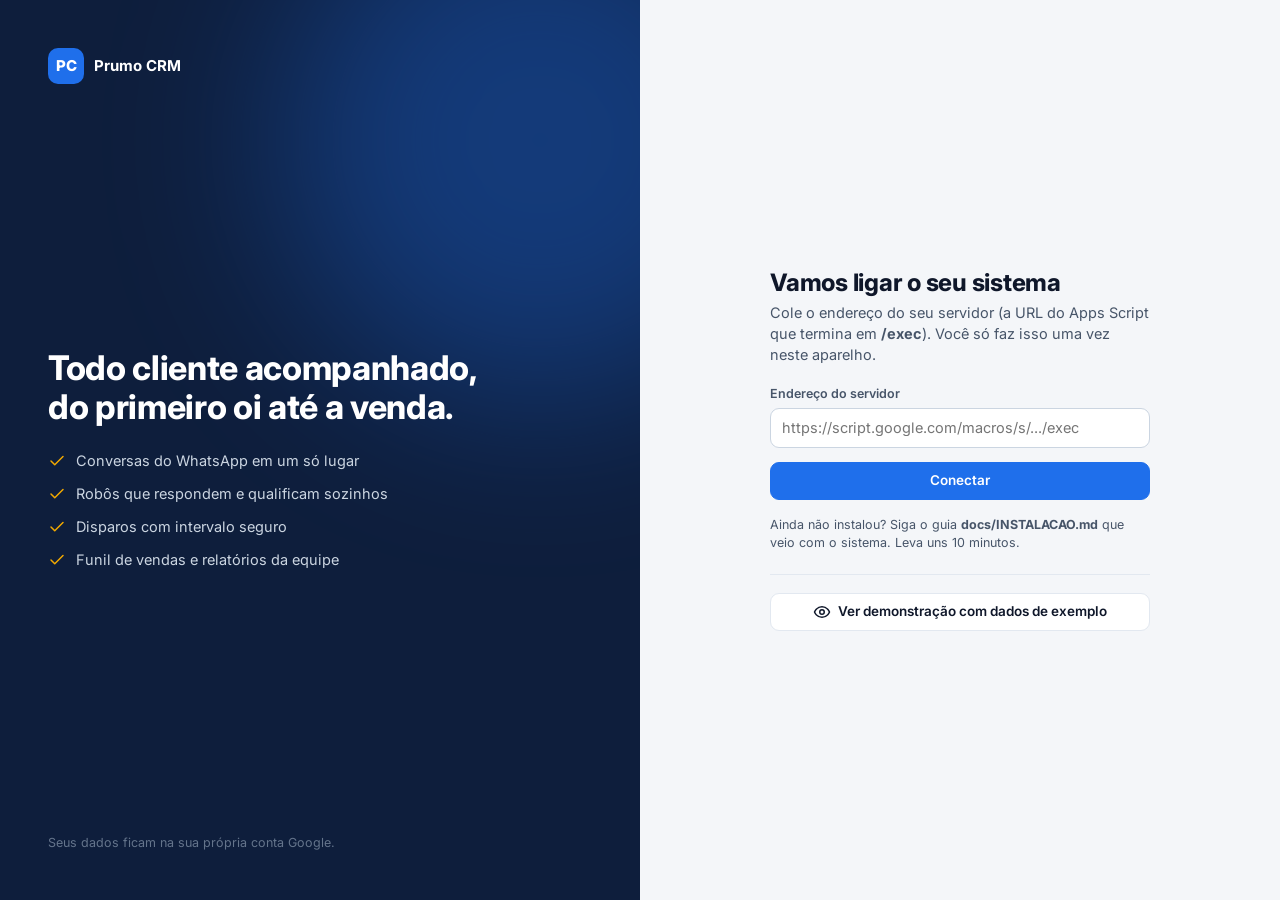
==== index.html @ 2eb336fc "Prumo CRM 1.0: CRM white label com WhatsApp, automações, disparos e grupos Co-Authored-By: Claude Op" ====
<!DOCTYPE html>
<html lang="pt-BR">
<head>
  <meta charset="utf-8">
  <meta name="viewport" content="width=device-width, initial-scale=1, viewport-fit=cover">
  <meta name="theme-color" content="#1F6FEB">
  <meta name="robots" content="noindex, nofollow">
  <meta name="mobile-web-app-capable" content="yes">
  <meta name="apple-mobile-web-app-capable" content="yes">
  <meta name="referrer" content="strict-origin-when-cross-origin">
  <title>CRM</title>
  <link rel="icon" href="data:,">
  <link rel="manifest" href="manifest.webmanifest">
  <link rel="preconnect" href="https://fonts.googleapis.com">
  <link rel="preconnect" href="https://fonts.gstatic.com" crossorigin>
  <link href="https://fonts.googleapis.com/css2?family=Inter:wght@400;500;600;700;800&display=swap" rel="stylesheet">
  <link rel="stylesheet" href="css/app.css?v=1.0.0">
</head>
<body>
  <div id="app"></div>
  <div id="toasts" class="toasts" aria-live="polite"></div>
  <noscript>Ative o JavaScript para usar o sistema.</noscript>

  <script src="config.js?v=1.0.0"></script>
  <script src="js/logica.js?v=1.0.0"></script>
  <script>
    // O modo demonstração só é carregado quando escolhido (roda a lógica no navegador).
    (function () {
      var api = window.PRUMO.API_URL;
      try { api = api || JSON.parse(localStorage.getItem('prumo_api') || '""'); } catch (e) { }
      if (/[?&]demo=1/.test(location.search)) api = 'demo';
      if (api === 'demo') document.write('<script src="js/demo.js?v=1.0.0"><\/script>');
    })();
  </script>
  <script src="js/core.js?v=1.0.0"></script>
  <script src="js/app.js?v=1.0.0"></script>
  <script src="js/views-crm.js?v=1.0.0"></script>
  <script src="js/views-conversas.js?v=1.0.0"></script>
  <script src="js/views-automacoes.js?v=1.0.0"></script>
  <script src="js/views-marketing.js?v=1.0.0"></script>
  <script src="js/views-gestao.js?v=1.0.0"></script>
</body>
</html>
---- css/app.css ----
/* ==========================================================================
   PRUMO CRM — estilos
   As cores da marca vêm de --pri e --acc (trocadas em Ajustes > Marca).
   ========================================================================== */
:root {
  --pri: #1F6FEB;
  --pri-txt: #FFFFFF;
  --pri-soft: #E8F0FE;
  --pri-escuro: #1959BD;
  --acc: #F2A900;
  --acc-soft: #FFF6DB;

  --bg: #F4F6F9;
  --card: #FFFFFF;
  --card-2: #F8FAFC;
  --txt: #0F172A;
  --txt-2: #475569;
  --txt-3: #94A3B8;
  --borda: #E2E8F0;
  --borda-2: #CBD5E1;
  --side: #0F172A;
  --side-txt: #CBD5E1;
  --side-ativo: rgba(255, 255, 255, .08);

  --verde: #16A34A; --verde-soft: #DCFCE7;
  --vermelho: #DC2626; --vermelho-soft: #FEE2E2;
  --amarelo: #D97706; --amarelo-soft: #FEF3C7;
  --roxo: #7C3AED; --roxo-soft: #EDE9FE;
  --whats: #1FAF53;

  --raio: 14px;
  --raio-sm: 9px;
  --sombra: 0 1px 2px rgba(15, 23, 42, .05), 0 2px 8px rgba(15, 23, 42, .04);
  --sombra-lg: 0 12px 40px rgba(15, 23, 42, .18);
  --side-w: 236px;
  --top-h: 60px;
  --safe-b: env(safe-area-inset-bottom, 0px);
  font-family: 'Inter', system-ui, -apple-system, 'Segoe UI', Roboto, sans-serif;
  color: var(--txt);
  -webkit-text-size-adjust: 100%;
}
* { box-sizing: border-box; }
html, body { margin: 0; padding: 0; background: var(--bg); }
body { min-height: 100vh; font-size: 14.5px; line-height: 1.45; -webkit-font-smoothing: antialiased; }
button, input, select, textarea { font: inherit; color: inherit; }
button { cursor: pointer; }
a { color: var(--pri); }
h1, h2, h3, h4 { margin: 0; line-height: 1.2; letter-spacing: -.01em; }
svg.i { width: 18px; height: 18px; flex: none; stroke: currentColor; fill: none; stroke-width: 2; stroke-linecap: round; stroke-linejoin: round; }
.hidden { display: none !important; }
.muted { color: var(--txt-2); }
.fraco { color: var(--txt-3); }
.small { font-size: 12.5px; }
.num { font-variant-numeric: tabular-nums; }
.nowrap { white-space: nowrap; }
.trunc { overflow: hidden; text-overflow: ellipsis; white-space: nowrap; min-width: 0; }
.sr { position: absolute; width: 1px; height: 1px; overflow: hidden; clip: rect(0 0 0 0); }

/* ---------------------------------------------------------------- shell */
.shell { display: grid; grid-template-columns: var(--side-w) 1fr; min-height: 100vh; }
.side {
  position: sticky; top: 0; height: 100vh; background: var(--side); color: var(--side-txt);
  display: flex; flex-direction: column; padding: 16px 12px; gap: 4px; overflow-y: auto;
}
.marca { display: flex; align-items: center; gap: 10px; padding: 4px 8px 16px; color: #fff; min-width: 0; }
.marca-logo { width: 36px; height: 36px; border-radius: 10px; background: var(--pri); color: var(--pri-txt); display: grid; place-items: center; font-weight: 800; font-size: 15px; flex: none; overflow: hidden; }
.marca-logo img { width: 100%; height: 100%; object-fit: cover; }
.marca b { display: block; font-size: 15px; line-height: 1.2; }
.marca small { display: block; color: #94A3B8; font-size: 11.5px; }
.nav-sec { font-size: 10.5px; font-weight: 700; text-transform: uppercase; letter-spacing: .08em; color: #64748B; padding: 14px 10px 6px; }
.nav-a {
  display: flex; align-items: center; gap: 11px; padding: 9px 10px; border-radius: 9px; color: var(--side-txt);
  text-decoration: none; font-weight: 500; font-size: 14px; border: 0; background: transparent; width: 100%; text-align: left;
}
.nav-a:hover { background: var(--side-ativo); color: #fff; }
.nav-a.on { background: var(--pri); color: var(--pri-txt); }
.nav-a .cont { margin-left: auto; background: var(--acc); color: #111; font-size: 11px; font-weight: 700; border-radius: 99px; padding: 1px 7px; }
.side-pe { margin-top: auto; padding-top: 12px; border-top: 1px solid rgba(255, 255, 255, .08); }
.eu { display: flex; align-items: center; gap: 10px; padding: 8px; border-radius: 10px; color: #fff; background: transparent; border: 0; width: 100%; text-align: left; }
.eu:hover { background: var(--side-ativo); }
.eu small { display: block; color: #94A3B8; font-size: 11.5px; }

.main { min-width: 0; display: flex; flex-direction: column; }
.top {
  position: sticky; top: 0; z-index: 20; height: var(--top-h); display: flex; align-items: center; gap: 12px;
  padding: 0 24px; background: rgba(244, 246, 249, .9); backdrop-filter: blur(8px); border-bottom: 1px solid var(--borda);
}
.top h1 { font-size: 18px; font-weight: 700; }
.top .acoes { margin-left: auto; display: flex; gap: 8px; align-items: center; }
.conteudo { padding: 22px 24px 40px; max-width: 1400px; width: 100%; }
.conteudo.cheio { max-width: none; padding: 0; height: calc(100vh - var(--top-h)); }
.wa-pill { display: inline-flex; align-items: center; gap: 6px; padding: 5px 10px; border-radius: 99px; font-size: 12px; font-weight: 600; background: var(--card); border: 1px solid var(--borda); color: var(--txt-2); }
.wa-pill .ponto { width: 8px; height: 8px; border-radius: 50%; background: var(--txt-3); }
.wa-pill.ok .ponto { background: var(--verde); box-shadow: 0 0 0 3px var(--verde-soft); }
.wa-pill.erro .ponto { background: var(--vermelho); }
.top .menu-mob { display: none; }
.bnav { display: none; }

/* ------------------------------------------------------------- botões */
.btn {
  display: inline-flex; align-items: center; justify-content: center; gap: 7px; min-height: 38px; padding: 8px 14px;
  border-radius: var(--raio-sm); border: 1px solid var(--borda); background: var(--card); color: var(--txt);
  font-weight: 600; font-size: 13.5px; white-space: nowrap; transition: background .15s, border-color .15s, transform .1s;
}
.btn:hover { background: var(--card-2); border-color: var(--borda-2); }
.btn:active { transform: translateY(1px); }
.btn:disabled { opacity: .55; cursor: default; }
.btn.pri { background: var(--pri); border-color: var(--pri); color: var(--pri-txt); }
.btn.pri:hover { background: var(--pri-escuro); }
.btn.acc { background: var(--acc); border-color: var(--acc); color: #111; }
.btn.verde { background: var(--whats); border-color: var(--whats); color: #fff; }
.btn.perigo { color: var(--vermelho); }
.btn.perigo.cheio { background: var(--vermelho); border-color: var(--vermelho); color: #fff; }
.btn.fantasma { background: transparent; border-color: transparent; }
.btn.fantasma:hover { background: rgba(15, 23, 42, .05); }
.btn.peq { min-height: 30px; padding: 4px 10px; font-size: 12.5px; }
.btn.ic { padding: 0; width: 38px; }
.btn.ic.peq { width: 30px; }
.btn.bloco { width: 100%; }
.spin { width: 15px; height: 15px; border: 2px solid currentColor; border-right-color: transparent; border-radius: 50%; animation: gira .7s linear infinite; display: inline-block; }
@keyframes gira { to { transform: rotate(360deg); } }

/* -------------------------------------------------------- formulários */
.campo { display: flex; flex-direction: column; gap: 5px; margin-bottom: 14px; min-width: 0; }
.campo > label, .rot { font-size: 12.5px; font-weight: 600; color: var(--txt-2); }
.campo .ajuda { font-size: 12px; color: var(--txt-3); }
.inp {
  width: 100%; min-height: 40px; padding: 8px 11px; border-radius: var(--raio-sm); border: 1px solid var(--borda-2);
  background: #fff; outline: none; font-size: 14.5px; transition: border-color .15s, box-shadow .15s;
}
textarea.inp { min-height: 90px; resize: vertical; line-height: 1.45; }
.inp:focus { border-color: var(--pri); box-shadow: 0 0 0 3px var(--pri-soft); }
.inp[readonly] { background: var(--card-2); color: var(--txt-2); }
select.inp { padding-right: 28px; }
.inp-cor { width: 46px; height: 40px; padding: 3px; border-radius: var(--raio-sm); border: 1px solid var(--borda-2); background: #fff; }
.linha { display: flex; gap: 12px; }
.linha > * { flex: 1; min-width: 0; }
.grade2 { display: grid; grid-template-columns: 1fr 1fr; gap: 0 14px; }
.grade3 { display: grid; grid-template-columns: repeat(3, 1fr); gap: 0 14px; }
.check { display: flex; gap: 9px; align-items: flex-start; font-size: 14px; margin: 2px 0 12px; cursor: pointer; }
.check input { width: 18px; height: 18px; accent-color: var(--pri); flex: none; margin-top: 1px; }
.busca { position: relative; flex: 1; min-width: 160px; max-width: 360px; }
.busca svg { position: absolute; left: 11px; top: 50%; transform: translateY(-50%); color: var(--txt-3); width: 16px; height: 16px; }
.busca .inp { padding-left: 34px; }
.seg { display: inline-flex; background: #E9EDF2; border-radius: 10px; padding: 3px; gap: 2px; }
.seg button { white-space: nowrap; border: 0; background: transparent; padding: 6px 12px; border-radius: 8px; font-weight: 600; font-size: 13px; color: var(--txt-2); }
.seg button.on { background: #fff; color: var(--txt); box-shadow: var(--sombra); }
.chips { display: flex; flex-wrap: wrap; gap: 6px; }
.chip { display: inline-flex; align-items: center; gap: 5px; padding: 3px 9px; border-radius: 99px; background: #EEF2F6; color: var(--txt-2); font-size: 12px; font-weight: 600; border: 1px solid transparent; }
.chip.sel { background: var(--pri-soft); color: var(--pri-escuro); border-color: var(--pri); }
button.chip { cursor: pointer; }
.chip .x { border: 0; background: none; padding: 0; display: inline-flex; color: inherit; opacity: .6; }
.tag-inp { display: flex; flex-wrap: wrap; gap: 6px; align-items: center; padding: 6px 8px; min-height: 40px; border: 1px solid var(--borda-2); border-radius: var(--raio-sm); background: #fff; }
.tag-inp input { border: 0; outline: none; flex: 1; min-width: 120px; font-size: 14px; padding: 4px; }

/* -------------------------------------------------------------- cards */
.card { background: var(--card); border: 1px solid var(--borda); border-radius: var(--raio); box-shadow: var(--sombra); }
.card-pad { padding: 18px; }
.card-cab { display: flex; align-items: center; gap: 10px; padding: 14px 18px; border-bottom: 1px solid var(--borda); }
.card-cab h3 { font-size: 15px; font-weight: 700; }
.card-cab .acoes { margin-left: auto; display: flex; gap: 6px; }
.barra-ferr { display: flex; gap: 10px; align-items: center; flex-wrap: wrap; margin-bottom: 16px; }
.barra-ferr .dir { margin-left: auto; display: flex; gap: 8px; flex-wrap: wrap; }
.kpis { display: grid; grid-template-columns: repeat(auto-fill, minmax(165px, 1fr)); gap: 14px; margin-bottom: 18px; }
.kpi { padding: 16px 18px; }
.kpi .rot { display: flex; align-items: center; gap: 7px; font-size: 12.5px; color: var(--txt-2); font-weight: 600; }
.kpi .rot svg { width: 15px; height: 15px; color: var(--pri); }
.kpi .val { font-size: 25px; font-weight: 750; margin-top: 6px; letter-spacing: -.02em; font-variant-numeric: tabular-nums; }
.kpi .sub { font-size: 12px; color: var(--txt-3); margin-top: 2px; }
.grid-2 { display: grid; grid-template-columns: 1fr 1fr; gap: 16px; }
.grid-3 { display: grid; grid-template-columns: 2fr 1fr; gap: 16px; }
.vazio { text-align: center; padding: 48px 20px; color: var(--txt-2); }
.vazio svg { width: 40px; height: 40px; color: var(--txt-3); stroke-width: 1.5; margin-bottom: 10px; }
.vazio h3 { font-size: 16px; color: var(--txt); margin-bottom: 4px; }
.vazio p { margin: 0 auto 14px; max-width: 420px; }
.aviso { display: flex; gap: 10px; padding: 12px 14px; border-radius: 10px; background: var(--amarelo-soft); color: #78350F; font-size: 13.5px; margin-bottom: 14px; }
.aviso.info { background: var(--pri-soft); color: var(--pri-escuro); }
.aviso.ok { background: var(--verde-soft); color: #14532D; }
.aviso.erro { background: var(--vermelho-soft); color: #7F1D1D; }
.aviso svg { margin-top: 1px; }

/* ------------------------------------------------------------- tabela */
.tabela-wrap { overflow-x: auto; }
table.tab { width: 100%; border-collapse: collapse; font-size: 13.5px; }
.tab th { text-align: left; font-size: 11.5px; text-transform: uppercase; letter-spacing: .05em; color: var(--txt-3); font-weight: 700; padding: 10px 14px; border-bottom: 1px solid var(--borda); background: var(--card-2); white-space: nowrap; }
.tab td { padding: 10px 14px; border-bottom: 1px solid var(--borda); vertical-align: middle; }
.tab tr:last-child td { border-bottom: 0; }
.tab tbody tr { cursor: pointer; }
.tab tbody tr:hover { background: var(--card-2); }
.tab .sel-col { width: 36px; }
.tab input[type=checkbox] { width: 16px; height: 16px; accent-color: var(--pri); }
.massa { position: sticky; top: calc(var(--top-h) + 8px); z-index: 5; display: flex; gap: 8px; align-items: center; flex-wrap: wrap; padding: 10px 14px; background: var(--side); color: #fff; border-radius: 12px; margin-bottom: 12px; box-shadow: var(--sombra-lg); }
.massa .btn { background: rgba(255, 255, 255, .1); border-color: transparent; color: #fff; }

.av { width: 34px; height: 34px; border-radius: 50%; display: grid; place-items: center; font-size: 12.5px; font-weight: 700; color: #fff; flex: none; }
.av.peq { width: 26px; height: 26px; font-size: 10.5px; }
.av.gde { width: 54px; height: 54px; font-size: 19px; }
.pessoa { display: flex; align-items: center; gap: 10px; min-width: 0; }
.pessoa b { display: block; font-weight: 600; }
.status { display: inline-flex; align-items: center; gap: 5px; padding: 2px 9px; border-radius: 99px; font-size: 12px; font-weight: 600; }
.st-lead { background: var(--pri-soft); color: var(--pri-escuro); }
.st-cliente { background: var(--verde-soft); color: #166534; }
.st-inativo { background: #F1F5F9; color: var(--txt-2); }
.st-on { background: var(--verde-soft); color: #166534; }
.st-off { background: #F1F5F9; color: var(--txt-2); }
.st-aviso { background: var(--amarelo-soft); color: #92400E; }
.st-erro { background: var(--vermelho-soft); color: #991B1B; }
.st-roxo { background: var(--roxo-soft); color: #5B21B6; }

/* ------------------------------------------------------------ modal */
.modal-bg { position: fixed; inset: 0; z-index: 100; background: rgba(15, 23, 42, .45); display: flex; align-items: center; justify-content: center; padding: 20px; animation: aparece .15s ease-out; }
.modal { background: var(--card); width: 100%; max-width: 560px; max-height: calc(100vh - 40px); border-radius: 16px; display: flex; flex-direction: column; box-shadow: var(--sombra-lg); animation: sobe .18s ease-out; }
.modal.largo { max-width: 860px; }
.modal.xl { max-width: 1100px; }
.modal-cab { display: flex; align-items: center; gap: 10px; padding: 16px 20px; border-bottom: 1px solid var(--borda); }
.modal-cab h2 { font-size: 16.5px; font-weight: 700; }
.modal-cab .x { margin-left: auto; }
.modal-corpo { padding: 18px 20px; overflow-y: auto; }
.modal-pe { display: flex; gap: 8px; justify-content: flex-end; padding: 14px 20px; border-top: 1px solid var(--borda); flex-wrap: wrap; }
.modal-pe .esq { margin-right: auto; }
@keyframes aparece { from { opacity: 0; } }
@keyframes sobe { from { transform: translateY(12px); opacity: 0; } }
.gaveta-bg { position: fixed; inset: 0; z-index: 90; background: rgba(15, 23, 42, .35); animation: aparece .15s; }
.gaveta { position: fixed; top: 0; right: 0; bottom: 0; z-index: 91; width: min(560px, 100%); background: var(--card); box-shadow: var(--sombra-lg); display: flex; flex-direction: column; animation: entra .2s ease-out; }
@keyframes entra { from { transform: translateX(30px); opacity: 0; } }
.toasts { position: fixed; bottom: 20px; left: 50%; transform: translateX(-50%); z-index: 200; display: flex; flex-direction: column; gap: 8px; align-items: center; }
.toast { background: var(--side); color: #fff; padding: 10px 16px; border-radius: 10px; font-size: 13.5px; font-weight: 500; box-shadow: var(--sombra-lg); animation: sobe .2s; max-width: 90vw; }
.toast.erro { background: var(--vermelho); }
.toast.ok { background: #15803D; }
.abas { display: flex; gap: 4px; border-bottom: 1px solid var(--borda); margin-bottom: 16px; overflow-x: auto; }
.abas button { border: 0; background: none; padding: 10px 12px; font-weight: 600; color: var(--txt-2); border-bottom: 2px solid transparent; margin-bottom: -1px; white-space: nowrap; }
.abas button.on { color: var(--pri); border-bottom-color: var(--pri); }

/* ----------------------------------------------------------- conversas */
.inbox { display: grid; grid-template-columns: 340px 1fr 300px; height: 100%; background: var(--card); }
.inbox.sem-info { grid-template-columns: 340px 1fr; }
.ib-lista { border-right: 1px solid var(--borda); display: flex; flex-direction: column; min-height: 0; }
.ib-lista .cab .seg button { padding: 6px 4px; font-size: 12.5px; }
.ib-lista .cab { padding: 12px; border-bottom: 1px solid var(--borda); display: flex; flex-direction: column; gap: 10px; }
.ib-itens { overflow-y: auto; flex: 1; }
.ib-item { display: flex; gap: 10px; padding: 12px 14px; border-bottom: 1px solid #F1F5F9; cursor: pointer; align-items: flex-start; background: none; border-left: 3px solid transparent; width: 100%; text-align: left; border-top: 0; border-right: 0; }
.ib-item:hover { background: var(--card-2); }
.ib-item.on { background: var(--pri-soft); border-left-color: var(--pri); }
.ib-item .meio { flex: 1; min-width: 0; }
.ib-item .l1 { display: flex; gap: 6px; align-items: baseline; }
.ib-item .l1 b { flex: 1; min-width: 0; overflow: hidden; text-overflow: ellipsis; white-space: nowrap; font-weight: 600; }
.ib-item .hora { font-size: 11.5px; color: var(--txt-3); }
.ib-item .l2 { display: flex; gap: 6px; align-items: center; color: var(--txt-2); font-size: 13px; margin-top: 2px; }
.ib-item .l2 span { flex: 1; min-width: 0; overflow: hidden; text-overflow: ellipsis; white-space: nowrap; }
.ib-item .naolidas { background: var(--whats); color: #fff; border-radius: 99px; font-size: 11px; font-weight: 700; padding: 1px 7px; }
.chat { display: flex; flex-direction: column; min-height: 0; min-width: 0; background: #EFEAE2; background-image: radial-gradient(rgba(15, 23, 42, .035) 1px, transparent 1px); background-size: 18px 18px; }
.chat-cab { display: flex; align-items: center; gap: 10px; padding: 10px 16px; background: var(--card); border-bottom: 1px solid var(--borda); min-height: 60px; }
.chat-msgs { flex: 1; overflow-y: auto; padding: 18px 6%; display: flex; flex-direction: column; gap: 4px; }
.msg { max-width: min(78%, 560px); padding: 7px 10px 5px; border-radius: 10px; background: #fff; box-shadow: 0 1px 1px rgba(0, 0, 0, .06); font-size: 14px; white-space: pre-wrap; word-wrap: break-word; align-self: flex-start; position: relative; }
.msg.out { align-self: flex-end; background: #D9FDD3; }
.msg.robo { background: #E7F0FF; }
.msg .meta { display: flex; gap: 6px; justify-content: flex-end; align-items: center; font-size: 10.5px; color: #667781; margin-top: 2px; }
.msg .meta svg { width: 13px; height: 13px; }
.msg.erro { background: var(--vermelho-soft); }
.msg img { max-width: 100%; border-radius: 6px; display: block; margin-bottom: 4px; }
.dia-sep { align-self: center; background: rgba(255, 255, 255, .85); padding: 3px 10px; border-radius: 8px; font-size: 12px; color: var(--txt-2); margin: 10px 0 6px; box-shadow: 0 1px 1px rgba(0, 0, 0, .05); }
.chat-pe { background: var(--card); border-top: 1px solid var(--borda); padding: 10px 12px; display: flex; gap: 8px; align-items: flex-end; position: relative; }
.chat-pe textarea { flex: 1; min-height: 42px; max-height: 160px; resize: none; border-radius: 22px; padding: 10px 16px; }
.rapidas { position: absolute; bottom: 100%; left: 12px; right: 12px; background: var(--card); border: 1px solid var(--borda); border-radius: 12px; box-shadow: var(--sombra-lg); max-height: 260px; overflow-y: auto; margin-bottom: 6px; }
.rapidas button { display: block; width: 100%; text-align: left; padding: 9px 12px; border: 0; background: none; border-bottom: 1px solid #F1F5F9; }
.rapidas button:hover, .rapidas button.on { background: var(--pri-soft); }
.rapidas b { color: var(--pri); }
.ib-info { border-left: 1px solid var(--borda); overflow-y: auto; padding: 18px; }
.ib-info h4 { font-size: 12px; text-transform: uppercase; letter-spacing: .06em; color: var(--txt-3); margin: 18px 0 8px; }
.dado { display: flex; gap: 8px; align-items: center; font-size: 13.5px; padding: 4px 0; color: var(--txt-2); min-width: 0; }
.dado svg { width: 15px; height: 15px; color: var(--txt-3); }
.robo-pausado { display: flex; gap: 8px; align-items: center; padding: 8px 12px; background: var(--amarelo-soft); color: #92400E; font-size: 12.5px; }

/* ------------------------------------------------------------- kanban */
.kanban { display: flex; gap: 14px; overflow-x: auto; padding-bottom: 12px; align-items: flex-start; min-height: 60vh; }
.col { flex: 0 0 280px; background: #EBEEF3; border-radius: 14px; display: flex; flex-direction: column; max-height: calc(100vh - 200px); }
.col-cab { padding: 12px 14px 8px; }
.col-cab .t { display: flex; align-items: center; gap: 8px; font-weight: 700; font-size: 13.5px; }
.col-cab .bol { width: 10px; height: 10px; border-radius: 50%; }
.col-cab .s { font-size: 12px; color: var(--txt-2); margin-top: 2px; }
.col-cards { padding: 4px 10px 12px; overflow-y: auto; display: flex; flex-direction: column; gap: 8px; min-height: 60px; flex: 1; border-radius: 0 0 14px 14px; transition: background .15s; }
.col-cards.sobre { background: var(--pri-soft); }
.neg { background: #fff; border-radius: 10px; padding: 11px 12px; box-shadow: 0 1px 2px rgba(15, 23, 42, .08); cursor: grab; border: 1px solid transparent; }
.neg:hover { border-color: var(--borda-2); }
.neg.arrastando { opacity: .4; }
.neg b { display: block; font-size: 13.5px; font-weight: 600; margin-bottom: 4px; }
.neg .v { font-weight: 700; font-size: 13px; color: var(--txt); }
.neg .r { display: flex; gap: 8px; align-items: center; justify-content: space-between; margin-top: 8px; font-size: 12px; color: var(--txt-2); }

/* -------------------------------------------------------- automações */
.fluxo { max-width: 720px; margin: 0 auto; }
.passo-gat { border: 2px solid var(--pri); background: var(--pri-soft); }
.passo { position: relative; background: #fff; border: 1px solid var(--borda); border-radius: 12px; padding: 12px 14px; box-shadow: var(--sombra); }
.passo-cab { display: flex; align-items: center; gap: 10px; }
.passo-ic { width: 32px; height: 32px; border-radius: 9px; display: grid; place-items: center; flex: none; }
.passo-ic svg { width: 17px; height: 17px; }
.passo-cab b { font-size: 14px; }
.passo-cab .acoes { margin-left: auto; display: flex; gap: 2px; }
.passo-res { font-size: 13px; color: var(--txt-2); margin: 6px 0 0 42px; white-space: pre-wrap; word-break: break-word; }
.passo-num { font-size: 11px; font-weight: 700; color: var(--txt-3); }
.conector { display: flex; flex-direction: column; align-items: center; padding: 2px 0; }
.conector .linha-v { width: 2px; height: 14px; background: var(--borda-2); }
.add-passo { border: 1.5px dashed var(--borda-2); background: transparent; border-radius: 99px; width: 30px; height: 30px; display: grid; place-items: center; color: var(--txt-2); }
.add-passo:hover { border-color: var(--pri); color: var(--pri); background: var(--pri-soft); }
.tipos-passo { display: grid; grid-template-columns: repeat(auto-fill, minmax(190px, 1fr)); gap: 10px; }
.tipo-passo { display: flex; gap: 10px; align-items: flex-start; text-align: left; padding: 12px; border: 1px solid var(--borda); border-radius: 12px; background: #fff; }
.tipo-passo:hover { border-color: var(--pri); background: var(--pri-soft); }
.tipo-passo b { display: block; font-size: 13.5px; }
.tipo-passo span { font-size: 12px; color: var(--txt-2); }
.ramo { display: inline-flex; gap: 4px; align-items: center; font-size: 11.5px; font-weight: 600; padding: 2px 8px; border-radius: 6px; margin: 6px 6px 0 0; }
.ramo.sim { background: var(--verde-soft); color: #166534; }
.ramo.nao { background: var(--vermelho-soft); color: #991B1B; }
.ramo.op { background: var(--roxo-soft); color: #5B21B6; }
.c-msg { background: #DCFCE7; color: #15803D; }
.c-tempo { background: #FEF3C7; color: #B45309; }
.c-perg { background: #DBEAFE; color: #1D4ED8; }
.c-cond { background: #EDE9FE; color: #6D28D9; }
.c-acao { background: #F1F5F9; color: #334155; }
.c-humano { background: #FCE7F3; color: #BE185D; }

/* --------------------------------------------------------- disparos */
.progresso { height: 8px; background: #E9EDF2; border-radius: 99px; overflow: hidden; }
.progresso > div { height: 100%; background: var(--pri); border-radius: 99px; transition: width .4s; }
.preview-wa { background: #EFEAE2; border-radius: 12px; padding: 16px; min-height: 120px; }
.lista-cards { display: grid; gap: 12px; }
.item-card { display: flex; gap: 14px; align-items: center; padding: 14px 16px; }
.item-card .meio { flex: 1; min-width: 0; }
.item-card h3 { font-size: 15px; font-weight: 650; }

/* ---------------------------------------------------------- gráficos */
.barras { display: flex; align-items: flex-end; gap: 3px; height: 160px; padding-top: 10px; }
.barras .b { flex: 1; background: var(--pri); border-radius: 4px 4px 0 0; min-height: 2px; position: relative; opacity: .85; }
.barras .b:hover { opacity: 1; }
.barras .b:hover::after { content: attr(data-t); position: absolute; bottom: 100%; left: 50%; transform: translateX(-50%); background: var(--side); color: #fff; font-size: 11px; padding: 3px 7px; border-radius: 6px; white-space: nowrap; margin-bottom: 4px; z-index: 2; }
.eixo { display: flex; justify-content: space-between; font-size: 11px; color: var(--txt-3); margin-top: 6px; }
.hbar { display: grid; grid-template-columns: minmax(90px, 160px) 1fr auto; gap: 10px; align-items: center; font-size: 13px; margin-bottom: 9px; }
.hbar .trilho { height: 10px; background: #EEF2F6; border-radius: 99px; overflow: hidden; }
.hbar .trilho div { height: 100%; border-radius: 99px; background: var(--pri); }
.funil-v .etapa { display: flex; align-items: center; gap: 12px; margin-bottom: 8px; }
.funil-v .faixa { height: 36px; border-radius: 8px; display: flex; align-items: center; padding: 0 12px; color: #fff; font-weight: 600; font-size: 13px; min-width: 60px; }

/* ------------------------------------------------------- integrações */
.integ-grade { display: grid; grid-template-columns: repeat(auto-fill, minmax(290px, 1fr)); gap: 14px; }
.integ { padding: 18px; display: flex; flex-direction: column; gap: 10px; }
.integ-cab { display: flex; gap: 12px; align-items: center; }
.integ-logo { width: 42px; height: 42px; border-radius: 11px; display: grid; place-items: center; flex: none; }
.integ-logo svg { width: 22px; height: 22px; }
.integ p { margin: 0; font-size: 13.5px; color: var(--txt-2); flex: 1; }
.passos-tut { counter-reset: p; padding: 0; margin: 0; list-style: none; }
.passos-tut li { counter-increment: p; position: relative; padding: 0 0 16px 40px; }
.passos-tut li::before { content: counter(p); position: absolute; left: 0; top: -2px; width: 26px; height: 26px; border-radius: 50%; background: var(--pri); color: var(--pri-txt); font-weight: 700; font-size: 13px; display: grid; place-items: center; }
.passos-tut li b { display: block; margin-bottom: 2px; }
.copiavel { display: flex; gap: 6px; align-items: center; }
.copiavel code, code.bloco { flex: 1; min-width: 0; display: block; background: #0F172A; color: #E2E8F0; padding: 9px 12px; border-radius: 8px; font-size: 12.5px; overflow-x: auto; white-space: nowrap; font-family: ui-monospace, Consolas, monospace; }
code.bloco { white-space: pre; }
.qr { display: grid; place-items: center; padding: 16px; background: #fff; border: 1px solid var(--borda); border-radius: 12px; }
.qr img { width: 260px; height: 260px; image-rendering: pixelated; }

/* -------------------------------------------------- login e assistente */
.login { min-height: 100vh; display: grid; grid-template-columns: 1fr 1fr; }
.login-arte { background: var(--side); color: #fff; padding: 48px; display: flex; flex-direction: column; justify-content: space-between; position: relative; overflow: hidden; }
.login-arte::before { content: ''; position: absolute; width: 520px; height: 520px; border-radius: 50%; background: var(--pri); opacity: .35; filter: blur(90px); right: -160px; top: -120px; }
.login-arte > * { position: relative; }
.login-arte h2 { font-size: 34px; line-height: 1.15; max-width: 440px; font-weight: 750; }
.login-arte ul { list-style: none; padding: 0; margin: 24px 0 0; display: grid; gap: 12px; color: #CBD5E1; }
.login-arte li { display: flex; gap: 10px; align-items: center; }
.login-arte li svg { color: var(--acc); }
.login-form { display: flex; align-items: center; justify-content: center; padding: 32px 20px; }
.login-form form, .login-form .caixa { width: 100%; max-width: 380px; }
.login-form h1 { font-size: 24px; font-weight: 750; margin-bottom: 4px; }
.demo-dica { margin-top: 18px; padding: 12px 14px; border-radius: 10px; background: var(--acc-soft); font-size: 13px; color: #78350F; }
.demo-dica code { font-weight: 700; }
.wizard { max-width: 760px; margin: 0 auto; padding: 32px 20px; }
.wizard-passos { display: flex; gap: 8px; margin-bottom: 24px; }
.wizard-passos div { flex: 1; height: 5px; border-radius: 99px; background: var(--borda); }
.wizard-passos div.on { background: var(--pri); }
.cores-prontas { display: flex; gap: 8px; flex-wrap: wrap; }
.cores-prontas button { width: 34px; height: 34px; border-radius: 50%; border: 3px solid #fff; box-shadow: 0 0 0 1px var(--borda-2); }
.cores-prontas button.on { box-shadow: 0 0 0 2px var(--txt); }
.segmentos { display: grid; grid-template-columns: repeat(auto-fill, minmax(200px, 1fr)); gap: 10px; }
.segmento { text-align: left; padding: 14px; border: 1.5px solid var(--borda); border-radius: 12px; background: #fff; }
.segmento.on { border-color: var(--pri); background: var(--pri-soft); }
.segmento b { display: block; }
.segmento span { font-size: 12.5px; color: var(--txt-2); }
.previa-marca { border: 1px solid var(--borda); border-radius: 14px; overflow: hidden; display: grid; grid-template-columns: 150px 1fr; height: 180px; }
.previa-marca .ps { background: var(--side); padding: 12px; display: flex; flex-direction: column; gap: 6px; }
.previa-marca .ps i { display: block; height: 22px; border-radius: 6px; background: rgba(255, 255, 255, .08); }
.previa-marca .ps i.on { background: var(--pri); }
.previa-marca .pc { padding: 14px; background: var(--bg); display: flex; flex-direction: column; gap: 8px; }

/* ---------------------------------------------------------- responsivo */
@media (max-width: 1180px) {
  .inbox { grid-template-columns: 300px 1fr; }
  .ib-info { display: none; }
  .ib-info.aberta { display: block; position: fixed; right: 0; top: 0; bottom: 0; width: min(340px, 100%); z-index: 60; background: #fff; box-shadow: var(--sombra-lg); }
}
@media (max-width: 900px) {
  .shell { grid-template-columns: 1fr; }
  .side { display: none; }
  .side.aberta { display: flex; position: fixed; inset: 0 auto 0 0; width: 270px; z-index: 80; }
  .top .menu-mob { display: inline-flex; }
  .top { padding: 0 12px; }
  .conteudo { padding: 16px 16px calc(84px + var(--safe-b)); }
  .conteudo.cheio { height: calc(100vh - var(--top-h) - 64px - var(--safe-b)); }
  .grid-2, .grid-3 { grid-template-columns: 1fr; }
  .grade3 { grid-template-columns: 1fr 1fr; }
  .bnav { display: flex; position: fixed; left: 0; right: 0; bottom: 0; z-index: 50; background: #fff; border-top: 1px solid var(--borda); padding: 6px 4px calc(6px + var(--safe-b)); }
  .bnav button { flex: 1; border: 0; background: none; display: flex; flex-direction: column; align-items: center; gap: 2px; font-size: 10.5px; font-weight: 600; color: var(--txt-3); padding: 4px 0; position: relative; }
  .bnav button.on { color: var(--pri); }
  .bnav .cont { position: absolute; top: 0; right: calc(50% - 20px); background: var(--whats); color: #fff; border-radius: 99px; font-size: 10px; padding: 0 5px; }
  .inbox, .inbox.sem-info { grid-template-columns: 1fr; }
  .inbox.com-chat .ib-lista { display: none; }
  .inbox:not(.com-chat) .chat { display: none; }
  .chat-msgs { padding: 14px 10px; }
  .login { grid-template-columns: 1fr; }
  .login-arte { display: none; }
  .modal-bg { padding: 0; align-items: flex-end; }
  .modal, .modal.largo, .modal.xl { max-width: none; border-radius: 16px 16px 0 0; max-height: 94vh; }
  .tab .esconde-mob { display: none; }
  .col { flex-basis: 260px; }
}
@media (max-width: 560px) {
  .grade2, .grade3, .linha { grid-template-columns: 1fr; display: grid; }
  .kpi .val { font-size: 21px; }
  .kpis { grid-template-columns: 1fr 1fr; gap: 10px; }
  .top h1 { font-size: 16px; }
  .top .acoes .btn .txt { display: none; }
  .previa-marca { grid-template-columns: 90px 1fr; }
}
@media (prefers-reduced-motion: reduce) { * { animation: none !important; transition: none !important; } }
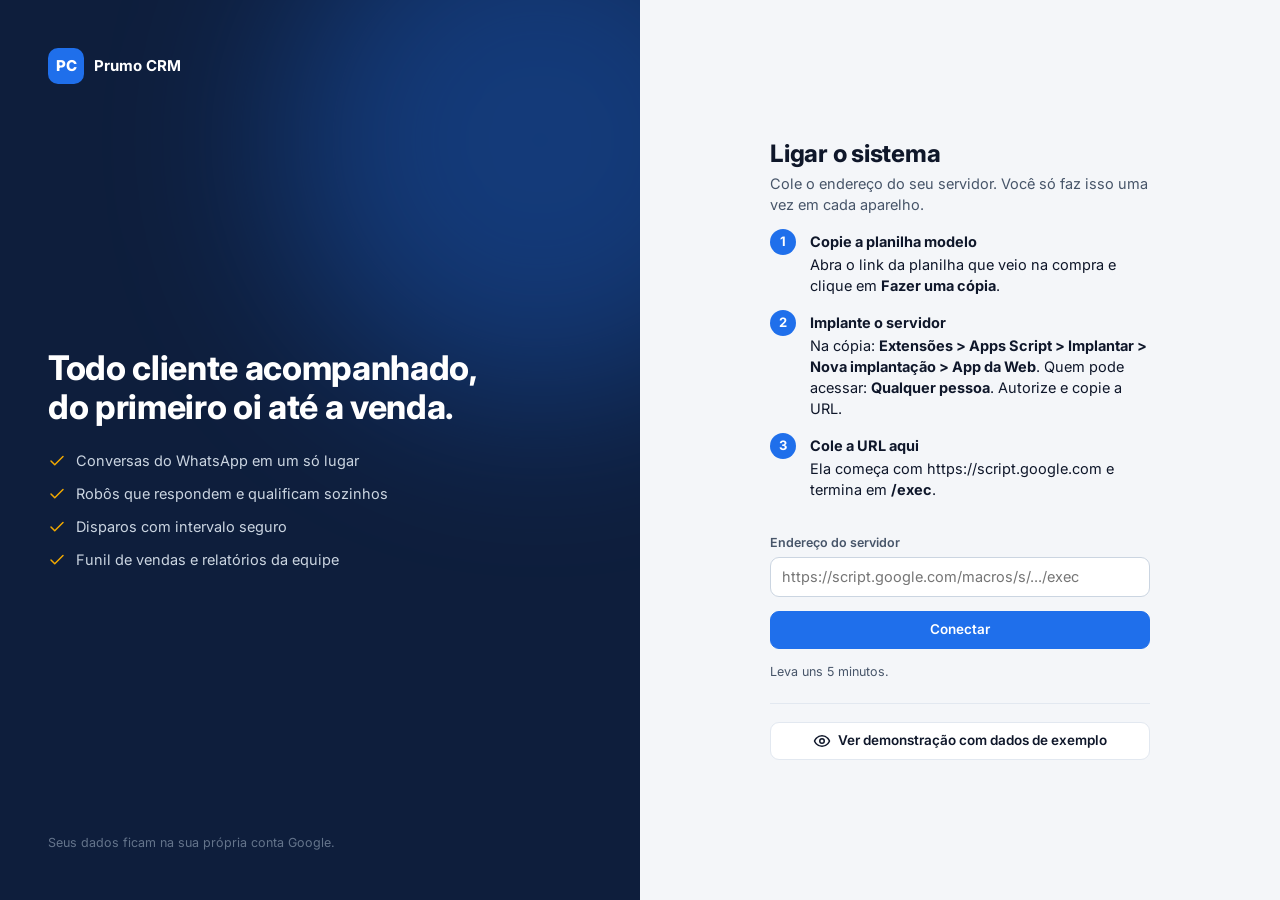
==== commit 55d91825: "Versão 1.4: instalação em 3 passos pela tela "Ligar o sistema" - Planilha modelo com o servidor dent" ====
--- a/index.html
+++ b/index.html
@@ -14,30 +14,32 @@
   <link rel="preconnect" href="https://fonts.googleapis.com">
   <link rel="preconnect" href="https://fonts.gstatic.com" crossorigin>
   <link href="https://fonts.googleapis.com/css2?family=Inter:wght@400;500;600;700;800&display=swap" rel="stylesheet">
-  <link rel="stylesheet" href="css/app.css?v=1.0.0">
+  <link rel="stylesheet" href="css/app.css?v=1.4.0">
 </head>
 <body>
   <div id="app"></div>
   <div id="toasts" class="toasts" aria-live="polite"></div>
   <noscript>Ative o JavaScript para usar o sistema.</noscript>
 
-  <script src="config.js?v=1.0.0"></script>
-  <script src="js/logica.js?v=1.0.0"></script>
+  <script src="config.js?v=1.4.0"></script>
+  <script src="js/logica.js?v=1.4.0"></script>
   <script>
     // O modo demonstração só é carregado quando escolhido (roda a lógica no navegador).
     (function () {
       var api = window.PRUMO.API_URL;
       try { api = api || JSON.parse(localStorage.getItem('prumo_api') || '""'); } catch (e) { }
       if (/[?&]demo=1/.test(location.search)) api = 'demo';
-      if (api === 'demo') document.write('<script src="js/demo.js?v=1.0.0"><\/script>');
+      if (api === 'demo') document.write('<script src="js/demo.js?v=1.4.0"><\/script>');
     })();
   </script>
-  <script src="js/core.js?v=1.0.0"></script>
-  <script src="js/app.js?v=1.0.0"></script>
-  <script src="js/views-crm.js?v=1.0.0"></script>
-  <script src="js/views-conversas.js?v=1.0.0"></script>
-  <script src="js/views-automacoes.js?v=1.0.0"></script>
-  <script src="js/views-marketing.js?v=1.0.0"></script>
-  <script src="js/views-gestao.js?v=1.0.0"></script>
+  <script src="js/core.js?v=1.4.0"></script>
+  <script src="js/app.js?v=1.4.0"></script>
+  <script src="js/views-crm.js?v=1.4.0"></script>
+  <script src="js/views-conversas.js?v=1.4.0"></script>
+  <script src="js/views-automacoes.js?v=1.4.0"></script>
+  <script src="js/views-marketing.js?v=1.4.0"></script>
+  <script src="js/views-email.js?v=1.4.0"></script>
+  <script src="js/views-financeiro.js?v=1.4.0"></script>
+  <script src="js/views-gestao.js?v=1.4.0"></script>
 </body>
 </html>
--- a/css/app.css
+++ b/css/app.css
@@ -349,7 +349,7 @@
 .passos-tut { counter-reset: p; padding: 0; margin: 0; list-style: none; }
 .passos-tut li { counter-increment: p; position: relative; padding: 0 0 16px 40px; }
 .passos-tut li::before { content: counter(p); position: absolute; left: 0; top: -2px; width: 26px; height: 26px; border-radius: 50%; background: var(--pri); color: var(--pri-txt); font-weight: 700; font-size: 13px; display: grid; place-items: center; }
-.passos-tut li b { display: block; margin-bottom: 2px; }
+.passos-tut li > b:first-child { display: block; margin-bottom: 2px; }
 .copiavel { display: flex; gap: 6px; align-items: center; }
 .copiavel code, code.bloco { flex: 1; min-width: 0; display: block; background: #0F172A; color: #E2E8F0; padding: 9px 12px; border-radius: 8px; font-size: 12.5px; overflow-x: auto; white-space: nowrap; font-family: ui-monospace, Consolas, monospace; }
 code.bloco { white-space: pre; }
@@ -428,3 +428,96 @@
   .previa-marca { grid-template-columns: 90px 1fr; }
 }
 @media (prefers-reduced-motion: reduce) { * { animation: none !important; transition: none !important; } }
+
+/* ---------- equipe comercial, metas e reuniões ---------- */
+.perfis-grade { display: grid; grid-template-columns: repeat(auto-fit, minmax(220px, 1fr)); gap: 12px; }
+.perfil-card { padding: 14px 16px; display: flex; flex-direction: column; gap: 8px; }
+.perfil-card p { margin: 0; font-size: 13px; color: var(--txt-2); flex: 1; }
+.perfil-cab { display: flex; justify-content: space-between; align-items: center; }
+.perfil-opcoes { display: grid; grid-template-columns: repeat(auto-fit, minmax(200px, 1fr)); gap: 8px; }
+.perfil-op { display: flex; gap: 10px; align-items: flex-start; padding: 10px 12px; border: 1px solid var(--borda); border-radius: var(--raio-sm); cursor: pointer; }
+.perfil-op:has(input:checked) { border-color: var(--pri); background: var(--pri-soft); }
+.perfil-op input { margin-top: 3px; accent-color: var(--pri); }
+.perfil-op span { display: flex; flex-direction: column; gap: 2px; }
+.perfil-op small { color: var(--txt-2); font-size: 12px; line-height: 1.35; }
+.chip.perfil-sdr { background: var(--roxo-soft); color: var(--roxo); }
+.chip.perfil-closer { background: var(--verde-soft); color: var(--verde); }
+.chip.perfil-admin { background: var(--pri-soft); color: var(--pri); }
+.meta-barra { height: 8px; background: var(--borda); border-radius: 99px; overflow: hidden; flex: 1; min-width: 60px; }
+.meta-barra > div { height: 100%; background: var(--pri); border-radius: 99px; }
+.meta-barra.grande { height: 12px; }
+.meta-cel { display: flex; align-items: center; gap: 8px; min-width: 120px; }
+.reu-badge { display: inline-flex; align-items: center; gap: 5px; margin-top: 6px; padding: 3px 8px; border-radius: 99px; background: var(--pri-soft); color: var(--pri); font-weight: 600; }
+.reu-badge .i { width: 13px; height: 13px; }
+.reu-badge.falta { background: var(--vermelho-soft); color: var(--vermelho); }
+.btn.bloco { width: 100%; justify-content: center; }
+
+/* ---------- conversas: prazo, Instagram e janela de 24h ---------- */
+.ib-item.atrasada { border-left-color: var(--vermelho); background: var(--vermelho-soft); }
+.ib-item.atrasada .hora { color: var(--vermelho); font-weight: 700; }
+.canal-ig { display: inline-flex; color: #C13584; margin-right: 4px; vertical-align: -2px; }
+.canal-ig .i { width: 14px; height: 14px; }
+.janela { display: flex; gap: 8px; align-items: center; flex-wrap: wrap; padding: 7px 12px; font-size: 12.5px; }
+.janela .i { width: 15px; height: 15px; flex: none; }
+.janela.aberta { background: var(--verde-soft); color: #166534; }
+.janela.gratis { background: var(--acc-soft); color: #854D0E; }
+.janela.fechada { background: var(--vermelho-soft); color: #991B1B; }
+.janela.fechada .btn { margin-left: auto; }
+
+/* ---------- e-mail marketing ---------- */
+.em-editor { display: grid; grid-template-columns: minmax(0, 1fr) minmax(0, 1fr); gap: 20px; align-items: start; }
+.em-dir { position: sticky; top: 0; }
+.em-dir iframe { width: 100%; height: 560px; border: 1px solid var(--borda); border-radius: var(--raio-sm); background: #F3F4F6; }
+.em-previa-cab { display: flex; justify-content: space-between; gap: 8px; align-items: baseline; margin-bottom: 6px; }
+.em-bloco { border: 1px solid var(--borda); border-radius: var(--raio-sm); padding: 8px 10px 10px; margin-bottom: 8px; background: var(--card); }
+.em-bloco-cab { display: flex; align-items: center; gap: 6px; font-size: 13px; margin-bottom: 6px; }
+.em-bloco-cab .i { width: 15px; height: 15px; color: var(--txt-2); }
+.em-nums { display: flex; flex-wrap: wrap; gap: 4px 14px; font-size: 13px; color: var(--txt-2); margin-top: 4px; }
+.em-nums b { color: var(--txt); }
+.em-botoes { display: flex; flex-wrap: wrap; gap: 6px; justify-content: flex-end; }
+.dado.vencedor { background: var(--verde-soft); border-radius: var(--raio-sm); padding: 6px 8px; }
+@media (max-width: 900px) {
+  .em-editor { grid-template-columns: 1fr; }
+  .em-dir { position: static; }
+  .em-dir iframe { height: 420px; }
+  .em-botoes { justify-content: flex-start; }
+}
+
+/* ---------- versão 1.3: financeiro, equipe, limites, chat ---------- */
+.canal-site { color: var(--roxo); }
+.areas-grade { display: grid; grid-template-columns: repeat(auto-fit, minmax(220px, 1fr)); gap: 2px 14px; }
+.fin-barras { height: 140px; gap: 6px; }
+.usos { display: grid; grid-template-columns: repeat(auto-fit, minmax(260px, 1fr)); gap: 14px 22px; }
+.uso { display: flex; flex-direction: column; gap: 5px; }
+.uso-cab { display: flex; justify-content: space-between; gap: 8px; font-size: 13.5px; }
+.meta-barra.alerta > div { background: var(--vermelho); }
+.chip.perfil-personalizado { background: var(--acc-soft); color: #854D0E; }
+
+/* ---------- construtor visual de automações ---------- */
+.vcanvas { position: relative; height: calc(100vh - 210px); min-height: 460px; overflow: hidden; border: 1px solid var(--borda); border-radius: var(--raio); cursor: grab; touch-action: none;
+  background-color: var(--card-2); background-image: radial-gradient(var(--borda-2) 1px, transparent 1px); background-size: 22px 22px; }
+.vcanvas.arrastando { cursor: grabbing; }
+.vplano { position: absolute; left: 0; top: 0; transform-origin: 0 0; width: 4000px; height: 3000px; }
+.vsetas { position: absolute; left: 0; top: 0; pointer-events: none; overflow: visible; }
+.vn { position: absolute; width: 260px; background: var(--card); border: 1px solid var(--borda); border-radius: 14px; box-shadow: var(--sombra); cursor: default; }
+.vn:hover { border-color: var(--pri); }
+.vn-gat { border-color: var(--pri); box-shadow: 0 0 0 3px var(--pri-soft), var(--sombra); }
+.vn-cab { display: flex; align-items: center; gap: 8px; padding: 10px 8px 6px 12px; }
+.vn-cab .passo-ic { width: 30px; height: 30px; flex: none; }
+.vn-cab small { display: block; font-size: 10.5px; letter-spacing: .04em; color: var(--txt-3); font-weight: 700; }
+.vn-cab b { display: block; font-size: 13.5px; }
+.vn-cab > div { flex: 1; min-width: 0; }
+.vn-res { padding: 0 12px 8px; font-size: 12.5px; color: var(--txt-2); white-space: pre-wrap; display: -webkit-box; -webkit-line-clamp: 3; -webkit-box-orient: vertical; overflow: hidden; cursor: pointer; }
+.vn-saidas { border-top: 1px solid var(--borda); padding: 6px 0; }
+.vn-saida { display: flex; align-items: center; gap: 6px; padding: 3px 6px 3px 12px; font-size: 12.5px; position: relative; }
+.vn-saida > span { flex: 1; min-width: 0; }
+.vn-saida.sim > span { color: var(--verde); font-weight: 600; }
+.vn-saida.nao > span { color: var(--vermelho); font-weight: 600; }
+.vn-dest { border: 1px dashed var(--borda-2); background: var(--card-2); color: var(--txt-2); border-radius: 99px; font-size: 11.5px; padding: 2px 8px; cursor: pointer; max-width: 90px; white-space: nowrap; overflow: hidden; text-overflow: ellipsis; }
+.vn-dest:hover { border-color: var(--pri); color: var(--pri); }
+.vn-add { width: 24px; height: 24px; border-radius: 50%; border: 0; background: var(--pri); color: var(--pri-txt); display: grid; place-items: center; cursor: pointer; flex: none; margin-right: -18px; box-shadow: 0 0 0 3px var(--card); transition: transform .15s; }
+.vn-add:hover { transform: scale(1.15); }
+.vn-add .i { width: 14px; height: 14px; }
+.vzoom { position: absolute; right: 12px; top: 12px; display: flex; gap: 4px; background: var(--card); padding: 4px; border-radius: 10px; box-shadow: var(--sombra); }
+.vdica { position: absolute; left: 12px; bottom: 10px; background: var(--card); padding: 6px 10px; border-radius: 8px; box-shadow: var(--sombra); max-width: calc(100% - 24px); }
+@media (max-width: 700px) { .vdica { display: none; } .vcanvas { height: calc(100vh - 260px); } }
